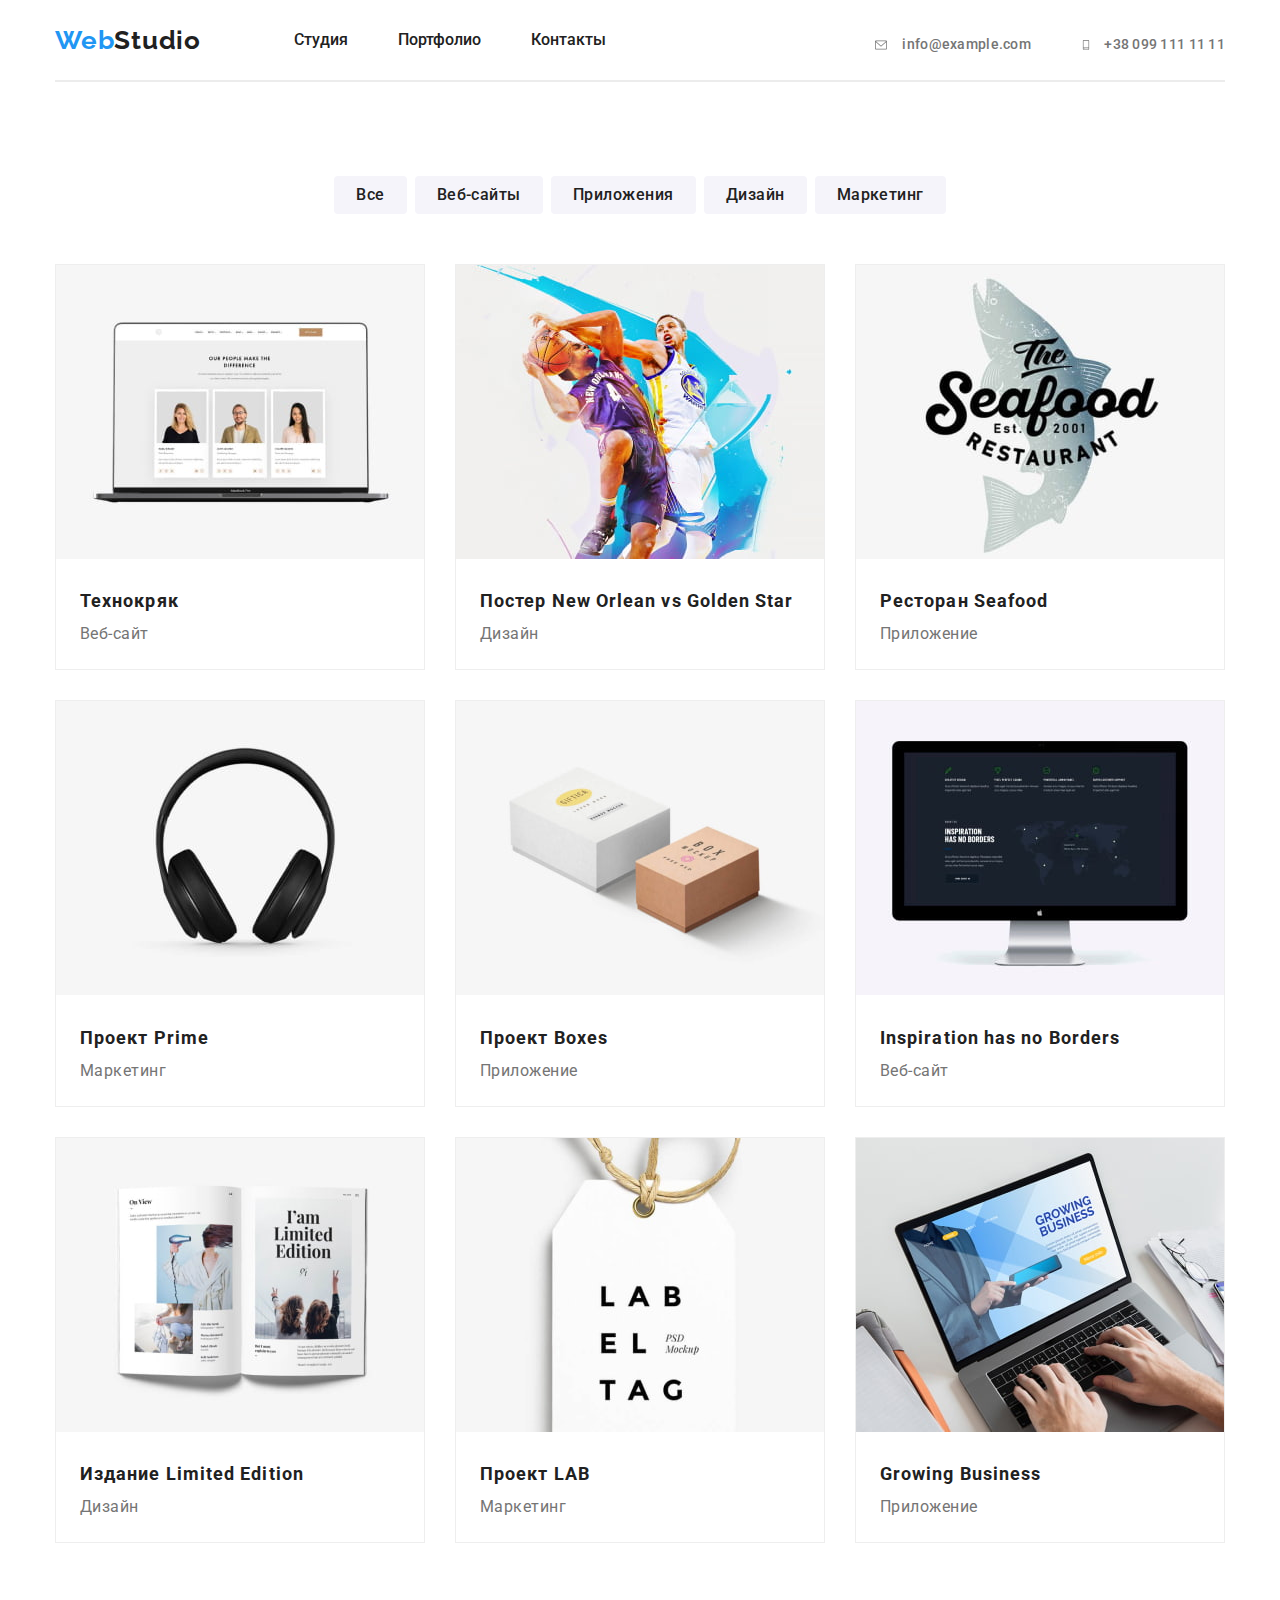
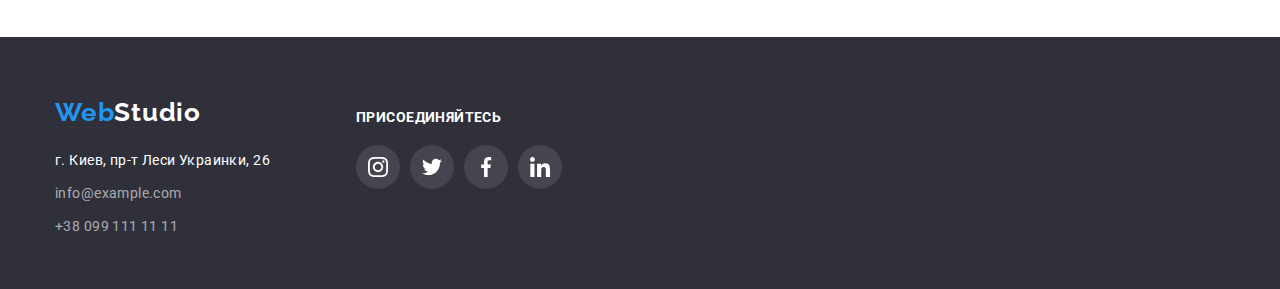
==== portfolio.html @ 97e4f256 "Добавлены иконки для форм" ====
<!DOCTYPE html>
<html lang="ru">
<head>
    <meta charset="UTF-8">
    <meta name="viewport" content="width=device-width, initial-scale=1.0">
    <title>WebStudio</title>
    <link href="https://fonts.googleapis.com/css2?family=Raleway:wght@600&display=swap" rel="stylesheet">
    <link href="https://fonts.googleapis.com/css2?family=Roboto:wght@400;700&display=swap" rel="stylesheet">
    <link rel="stylesheet" href="./css/styles.css">
    <link rel="stylesheet" href="./css/normalize.css">
</head>
<body>
    <!-- site header -->
    <div class="container">    
        <header class="flexbox">
            <nav class="nav flexbox">
                <a href="/" class="logo link">
                    <span class="logo-web">Web</span>Studio
                </a>
        
                <ul class="list"> 
                    <li class="item"> <a href="./index.html" class="link-nav link">Студия</a></li>
                    <li class="item"> <a href="./portfolio.html" class="link-nav link">Портфолио</a></li>
                    <li class="item"> <a href="" class="link-nav link">Контакты</a></li>
                </ul>
            </nav>
            <ul class="list mail-tel">
                <li class="item">
                    <a href="mailto:info@example.com" class="email link header">
                        <svg class="header-icon email" width="16px" height="12px">
                            <use href="./icons/symbol-defs.svg#icon-envelope"></use>
                        </svg>
                        info@example.com</a>
                </li>
                <li class="item">
                    <a href="tel:+380991111111" class="link header">
                        <svg class="header-icon" width="10px" height="16px">
                            <use href="./icons/symbol-defs.svg#icon-smartphone"></use>
                        </svg>
                        +38 099 111 11 11</a>
                </li>
            </ul>
        </header>
        <hr>
    </div>
<main>
    <!-- filter -->
    <section class="filter">
        <div class="container">
            <!-- <h1 class="title-portfolio">Портфолио</h1> -->
            <ul class="list filter">
                <li class="portfolio-filter"><a href="">Все</a></li>
                <li class="portfolio-filter"><a href="">Веб-сайты</a></li>
                <li class="portfolio-filter"><a href="">Приложения</a></li>
                <li class="portfolio-filter"><a href="">Дизайн</a></li>
                <li class="portfolio-filter"><a href="">Маркетинг</a></li>
            </ul>
        </div>
    </section>
    <!-- portfolio -->
    <section class="portfolio">
        <div class="container">
            <ul class="list portfolio">
                <li class="portfolio-list">
                    <div class="foto-thumb">
                        <img class="portfolio-foto" src="./images/tehnokriak.jpg" alt="Ноутбук" width="370" height="294">
                        <div class="text-pf">
                            <p class="text-portfolio">Технокряк это современная площадка распространения коронавируса. Компании используют эту платформу для цифрового шпионажа и атак на защищённые сервера конкурентов.</p>
                        </div>
                    </div>                    
                    <div class="p-txt">
                        <h2 class="portfolio-name">Технокряк</h2>
                        <p class="portfolio-text">Веб-сайт</p> 
                    </div>           
                </li>
                <li class="portfolio-list">
                    <div class="foto-thumb">
                         <img class="portfolio-foto" src="./images/poster.jpg" alt="Баскетбол" width="370" height="294">
                         <div class="text-pf">
                             <p class="text-portfolio">Технокряк это современная площадка распространения коронавируса. Компании используют эту платформу для цифрового шпионажа и атак на защищённые сервера конкурентов.</p>
                         </div>
                    </div>
                    <div class="p-txt">
                        <h2 class="portfolio-name">Постер New Orlean vs Golden Star</h2>
                        <p class="portfolio-text">Дизайн</p> 
                    </div>                                                  
                </li>
                <li class="portfolio-list">
                    <div class="foto-thumb">
                        <img class="portfolio-foto" src="./images/seafood.jpg" alt="Логотип ресторана" width="370" height="294">
                        <div class="text-pf">
                            <p class="text-portfolio">Технокряк это современная площадка распространения коронавируса. Компании используют эту платформу для цифрового шпионажа и атак на защищённые сервера конкурентов.</p>
                        </div>
                    </div>                    
                    <div class="p-txt">
                        <h2 class="portfolio-name">Ресторан Seafood</h2>
                        <p class="portfolio-text">Приложение</p>
                    </div>                    
                </li>
                <li class="portfolio-list">
                    <div class="foto-thumb">
                        <img class="portfolio-foto" src="./images/prime.jpg" alt="Наушники" width="370" height="294">
                        <div class="text-pf">
                            <p class="text-portfolio">Технокряк это современная площадка распространения коронавируса. Компании используют эту платформу для цифрового шпионажа и атак на защищённые сервера конкурентов.</p>
                        </div>
                    </div>                    
                    <div class="p-txt">
                        <h2 class="portfolio-name">Проект Prime</h2>
                        <p class="portfolio-text">Маркетинг</p>
                    </div>         
                </li>
                <li class="portfolio-list">
                    <div class="foto-thumb">
                        <img class="portfolio-foto" src="./images/boxes.jpg" alt="Коробки" width="370" height="294">
                        <div class="text-pf">
                            <p class="text-portfolio">Технокряк это современная площадка распространения коронавируса. Компании используют эту платформу для цифрового шпионажа и атак на защищённые сервера конкурентов.</p>
                        </div>
                    </div>                    
                    <div class="p-txt">
                        <h2 class="portfolio-name">Проект Boxes</h2>
                        <p class="portfolio-text">Приложение</p>  
                    </div>                                  
                </li>
                <li class="portfolio-list">
                    <div class="foto-thumb">
                        <img class="portfolio-foto" src="./images/inspiration.jpg" alt="Монитор" width="370" height="294">
                        <div class="text-pf">
                            <p class="text-portfolio">Технокряк это современная площадка распространения коронавируса. Компании используют эту платформу для цифрового шпионажа и атак на защищённые сервера конкурентов.</p>
                        </div>
                    </div>                    
                    <div class="p-txt">
                        <h2 class="portfolio-name">Inspiration has no Borders</h2>
                        <p class="portfolio-text">Веб-сайт</p>
                    </div>                                    
                </li>
                <li class="portfolio-list">
                    <div class="foto-thumb">
                        <img class="portfolio-foto" src="./images/limited-edition.jpg" alt="Журнал" width="370" height="294">
                        <div class="text-pf">
                            <p class="text-portfolio">Технокряк это современная площадка распространения коронавируса. Компании используют эту платформу для цифрового шпионажа и атак на защищённые сервера конкурентов.</p>
                        </div>
                    </div>                    
                    <div class="p-txt">
                        <h2 class="portfolio-name">Издание Limited Edition</h2>
                        <p class="portfolio-text">Дизайн</p> 
                    </div>                                   
                </li>
                <li class="portfolio-list">
                    <div class="foto-thumb">
                        <img class="portfolio-foto" src="./images/lab.jpg" alt="Лейба" width="370" height="294">
                        <div class="text-pf">
                            <p class="text-portfolio">Технокряк это современная площадка распространения коронавируса. Компании используют эту платформу для цифрового шпионажа и атак на защищённые сервера конкурентов.</p>
                        </div>
                    </div>                    
                    <div class="p-txt">
                        <h2 class="portfolio-name">Проект LAB</h2>
                        <p class="portfolio-text">Маркетинг</p> 
                    </div>                       
                </li>
                <li class="portfolio-list">
                    <div class="foto-thumb">
                        <img class="portfolio-foto" src="./images/growing-business.jpg" alt="" width="370" height="294">
                        <div class="text-pf">
                            <p class="text-portfolio">Технокряк это современная площадка распространения коронавируса. Компании используют эту платформу для цифрового шпионажа и атак на защищённые сервера конкурентов.</p>
                        </div>
                    </div>
                    <div class="p-txt">
                        <h2 class="portfolio-name">Growing Business</h2>
                        <p class="portfolio-text">Приложение</p>
                    </div>                    
                </li>            
            </ul>
        </div>
    </section>
</main>
<footer class="page-footer">
    <div class="container footer-page">
        <div class="footer-address">
            <a href="/" class="logo link footer">
                <span class="logo-web">Web</span><span class="logo-footer">Studio</span>
            </a>
            <address class="post">
                г. Киев, пр-т Леси Украинки, 26
            </address>
        
            <address class="mail-tel footer">
                <a href="mailto:info@example.com" class="email link footer">info@example.com</a><br>
                <a href="tel:+380991111111" class="link footer">+38 099 111 11 11</a>
            </address>
        </div>
    
    <div class="social-footer">
        <h3 class="social-title">присоединяйтесь</h3>
        <ul class="social-nav-footer">
            <li class="social-item">
                <a href="" class="social-link">
                    <svg class="footer-icon" width="20px" height="20px">
                        <use href="./icons/symbol-defs.svg#icon-instagram"></use>
                    </svg>
                </a>             
            </li>
            <li class="social-item">
                <a href="" class="social-link">
                    <svg class="footer-icon" width="20px" height="20px">
                        <use href="./icons/symbol-defs.svg#icon-twitter"></use>
                    </svg>
                </a>             
            </li>
            <li class="social-item">
                <a href="" class="social-link">
                    <svg class="footer-icon" width="20px" height="20px">
                        <use href="./icons/symbol-defs.svg#icon-facebook"></use>
                    </svg>
                </a>             
            </li>
            <li class="social-item">
                <a href="" class="social-link">
                    <svg class="footer-icon" width="20px" height="20px">
                        <use href="./icons/symbol-defs.svg#icon-linkedin"></use>
                    </svg>
                </a>             
            </li>
        </ul>
    </div>
</footer>
</body>
</html>
---- css/styles.css ----
html {
    box-sizing: border-box;
}

*,
*::before,
*::after {
    box-sizing: inherit;
}

:root {
    --color-black: #212121;
    --color-blue: #2196F3;
    --color-white: #ffffff;
    --color-grey: #757575;
    --color-dark-grey: #2F303A;
    --color-light-grey: rgba(255, 255, 255, 0.6);
    --color-grey-buttom: #F5F4FA;
}

body {
    margin: 0px;
    font-family: 'Roboto', sans-serif;
    font-style: normal;
    color: var(--color-black);
    font-weight: 500;
}

li {
    list-style-type: none;
}

button {
    font-weight: bold;
    font-size: 16px;
    line-height: 30px;
    text-decoration: none;
    text-align: center;
    color: var(--color-white);
    background-color: var(--color-blue);
    border-radius: 4px;
    border: none;
    box-shadow: 0px 4px 4px rgba(0, 0, 0, 0.15);
    padding: 10px 32px;
    min-width: 200px;
    height: 50px;
}

a {
    text-decoration: none;
    color: var(--color-black);
}

.container {
    width: 1200px;
    padding-right: 15px;
    padding-left: 15px;
    margin-right: auto;
    margin-left: auto;
}

.flexbox {
    display: flex;
    align-items: center;
    height: 80px;
}

hr {
    border: 1px solid #ECECEC;
    margin-top: 0;
    margin-bottom: 0;
}


.nav.flexbox {
    display: flex;
}

.logo {
    font-family: 'Raleway', sans-serif;
    margin-right: 93px;
}

.list.mail-tel {
    margin-left: auto;
}

.logo-web {
    color: var(--color-blue);
    font-style: normal;
    font-weight: bold;
    font-size: 26px;
    line-height: 31px;
    letter-spacing: 0.03em;
}

.logo.link {
    font-style: normal;
    font-weight: bold;
    font-size: 26px;
    line-height: 31px;
    letter-spacing: 0.03em;
}

.logo-footer {
    color: var(--color-white)
}

.link-nav:hover,
.link-nav:focus,
.link-nav:active {
    color: var(--color-blue);
}

.link-nav.link:hover::after,
.link-nav.link:focus::after,
.link-nav.link:active::after {
    content: "";
    position: absolute;
    width: 100%;
    height: 4px;
    background-color: #2196F3;
    border-radius: 2px;
    display: block;
    bottom: 0;    
}

.link-nav.link,
.link.header {
    position: relative;
    display: block;
    padding-top: 32px;
    padding-bottom: 32px;
    transition: color 250ms cubic-bezier(0.4, 0, 0.2, 1);    
}

.link.header {
    font-family: Roboto;
    font-style: normal;
    font-weight: 500;
    font-size: 14px;
    line-height: 16px;
    letter-spacing: 0.02em;
    color: #757575;
    transition: color 250ms cubic-bezier(0.4, 0, 0.2, 1);
}

.email.link.header:hover,
.email.link.header:focus {
    color: var(--color-blue);
    fill: var(--color-blue);
}

.header-icon {
    fill: #757575;
    vertical-align: middle;
    margin-right: 10px;
    transition: color 250ms cubic-bezier(0.4, 0, 0.2, 1);
}

.header-icon.email:hover,
.header-icon.email:focus {
    fill: var(--color-blue);
    color: var(--color-blue);
}

.email-icon:hover,
.email-icon:focus {
    fill: var(--color-blue);
}
    

.list {
    display: flex;
    padding: 0;
    margin: 0;
}

.list .item:not(:last-child) {
    margin-right: 50px;
}

.list .filter {
    align-items: center;
}

.list .portfolio {
    flex-wrap: wrap
}

.main-title {
    margin-top: 0;
    margin-bottom: 30;
    font-weight: 900;
    font-size: 44px;
    line-height: 60px;
    letter-spacing: 0.06em;
    text-transform: uppercase;
    color: var(--color-white);
}

.container.hero {
    text-align: center;
    width: 100%;
    height: 600px;
    margin-bottom: 94px;
    padding-top: 200px;
    padding-bottom: 200px;
    background-image: linear-gradient(rgba(47, 48, 58, 0.4),rgba(47, 48, 58, 0.4)), url(../images/banner.jpg);
    background-position: center;
    background-size: cover;
    background-repeat: no-repeat;
    background-color: #2F303A;
}

.list.advantages {
    display: inline-block;
    width: 270px;
    margin-bottom: 94px;
}

.list.advantages:not(:last-child) {
    margin-right: 30px;
}

.main-title-3 {
    font-weight: bold;
    font-size: 14px;
    line-height: 16px;
    letter-spacing: 0.03em;
    text-transform: uppercase;
    margin-top: 0;
    margin-block-end: 10px;
}

.list.advantages::before {
    content: "";
    width: 100%;
    height: 170px;
    background-color: #F5F4FA;
    border-radius: 4px;
    background-repeat: no-repeat;
    background-position: center;
    display: block;
    margin-bottom: 30px;
    background-size: 70px;
}

.list.advantages.antenna::before {
    background-image: url(../icons/antenna.svg);
}

.list.advantages.clock::before {
    background-image: url(../icons/clock.svg);
}

.list.advantages.diagram::before {
    background-image: url(../icons/diagram.svg);
}

.list.advantages.astronaut::before {
    background-image: url(../icons/astronaut.svg);
}


.main-text-3 {
    font-weight: normal;
    font-size: 14px;
    line-height: 24px;
    letter-spacing: 0.03em;
    color: var(--color-grey);
    margin-top: 0;
    margin-bottom: 0;
}

.services {
    margin-bottom: 94px;
}

.foto-services {
    display: block;
}

.foto-items:not(:last-child) {
    margin-right: 30px;
}

.foto-thumb {
    position: relative;
    overflow: hidden;
}

.name-foto {
    position: absolute;
    bottom: 0;
    width: 100%;
    height: 70px;
    background: rgba(47, 48, 58, 0.8);
}

.foto-name {
    font-style: normal;
    font-weight: bold;
    font-size: 14px;
    line-height: 16px;
    text-align: center;
    letter-spacing: 0.03em;
    text-transform: uppercase;
    color: var(--color-white);
    /* position: absolute; */
    margin: 0;
    padding-top: 27px;
    padding-bottom: 27px;

}

.main-title-2 {
    font-weight: bold;
    font-size: 36px;
    line-height: 42px;
    text-align: center;
    letter-spacing: 0.03em;
    margin-top: 0;
    margin-bottom: 50px;
}

.team {
    background-color: var(--color-grey-buttom);
    padding-top: 94px;
    padding-bottom: 94px;
}

.list-team {
    display: inline-block;
    border-bottom-right-radius: 4px;
    border-bottom-left-radius: 4px;
    box-shadow: 0px 1px 3px rgba(0, 0, 0, 0.12), 0px 1px 1px rgba(0, 0, 0, 0.14), 0px 2px 1px rgba(0, 0, 0, 0.2);
    /* margin-right: 30px; */
}

.list-team:not(:last-child) {
    margin-right: 30px;
}

.foto-team {
    display: block;
}

.text-name {
    font-weight: 500;
    font-size: 16px;
    line-height: 19px;
    text-align: center;
    letter-spacing: 0.03em;
    margin-top: 0;
    margin-bottom: 10px;
}

.team-text {
    height: 168px;
    padding-top: 30px;
    padding-bottom: 30px;
    background-color: var(--color-white);
    border-style: none;
    border-radius: 0px 0px 4px 4px;
}

.text-profession {
    font-weight: normal;
    font-size: 16px;
    line-height: 19px;
    text-align: center;
    letter-spacing: 0.03em;
    color: var(--color-grey);
    margin-top: 0;
    margin-bottom: 0;
}

.social-nav-team {
    display: flex;
    justify-content: center;
    padding-left: 0;
    margin-top: 16px;
}

.social-icon-team {
    display: flex;
    justify-content: center;
    align-items: center;
}

.social-icon-team:not(:last-child) {
    margin-right: 10px;
}

.social-link-team {
    display: flex;
    border-radius: 50%;
    width: 44px;
    height: 44px;
    justify-content: center;
    align-items: center;
    background: var(--color-white);
    transition: background-color 250ms cubic-bezier(0.4, 0, 0.2, 1);
}

.social-link-team:hover,
.social-link-team:focus {
    fill: var(--color-white);
    background: var(--color-blue);
}

.social-icon-team {
    fill: #AFB1B8;
}

.social-icon-team:hover,
.social-icon-team:focus {
    /* fill: var(--color-white); */
    /* background: var(--color-blue); */
}

.clients {
    padding-top: 94px;
    padding-bottom: 94px;
}

.clients-title {
    font-style: normal;
    font-weight: bold;
    font-size: 36px;
    line-height: 42px;
    text-align: center;
    letter-spacing: 0.03em;
    margin-bottom: 50px;
    margin-right: 0;
    margin-left: 0;
    margin-top: 0;
}

.logo-clients {
    width: 170px;
    height: 90px;
    border: 1px solid #AFB1B8;
    border-radius: 4px;
    display: flex;
    justify-content: center;
    align-items: center;
    fill: #AFB1B8;
    transition: border 250ms cubic-bezier(0.4, 0, 0.2, 1);
    transition: fill 250ms cubic-bezier(0.4, 0, 0.2, 1);
}

.logo-clients:hover {
    border: 1px solid #2196F3;
    fill: var(--color-blue);
}

.clients-box:not(:last-child) {
    margin-right: 30px;
}

.clients-box {
    flex-basis:calc((100% - 30px * 5) / 6)
}


.list-clients {
    margin: 0;
    display: flex;
    width: 1200px;
    padding-right: 15px;
    padding-left: 15px;
}

.post {
    font-weight: normal;
    font-size: 14px;
    line-height: 24px;
    letter-spacing: 0.03em;
    color: var(--color-white);
    font-style: normal;
    margin-top: 20px;
}

.mail-tel.footer {
    font-weight: normal;
    display: flex;
    margin-top: 9px;
    font-size: 14px;
    line-height: 24px;
    letter-spacing: 0.03em;
    color: var(--color-light-grey);
    flex-wrap: wrap;
    width: 231px;
}

.mail-tel {
    font-weight: normal;
    margin-top: 9px;
    font-size: 14px;
    line-height: 24px;
    letter-spacing: 0.03em;
    color: var(--color-light-grey);
}

.link.footer:not(:last-child) {
    margin-bottom: 9px;
}

.filter {
    margin-top: 94px;
    margin-bottom: 50px;
}

.list.filter {
    display: flex;
    justify-content: center;
}

.portfolio-filter > a{
    display: inline-block;
    padding-top: 6px;
    padding-bottom: 6px;
    padding-right: 22px;
    padding-left: 22px;
    font-weight: 500;
    font-size: 16px;
    line-height: 26px;
    text-align: center;
    letter-spacing: 0.03em;
    height: 38px;
    border-radius: 4px;
    padding: 6px 22px;
    background-color: var(--color-grey-buttom);
    transition: color 250ms cubic-bezier(0.4, 0, 0.2, 1);
}

.portfolio-filter:not(:last-child) {
    margin-right: 8px;
}

.portfolio-filter > a:hover,
.portfolio-filter > a:focus,
.portfolio-filter > a:active {
    background-color: var(--color-blue);
    color: var(--color-white);
    box-shadow: 0px 4px 4px rgba(0, 0, 0, 0.25);
}

.portfolio {
    margin-bottom: 94px;
}

.list.portfolio {
    display: flex;
    flex-wrap: wrap;
    margin-bottom: -30px;
    margin-right: -30px;
}

.title-portfolio {
    margin: 0;
    font-size: none;
}

.portfolio-list {
    display: inline-block;
    width: 370px;
    border: 1px solid #EEEEEE;
    margin-bottom: 30px;
    margin-right: 30px;
    flex-basis: calc((100% - 3 * 30px) / 3);
    transition: box-shadow 250ms cubic-bezier(0.4, 0, 0.2, 1);
}

.text-portfolio {
    margin: 0;
    font-style: normal;
    font-weight: normal;
    font-size: 18px;
    line-height: 28px;
    color: var(--color-white);    
}

.text-pf {
    padding: 63px 24px;
    position: absolute;
    top: 0;
    left: 0;
    display: flex;
    align-items: center;
    width: 100%;
    height: 100%;
    background-color: rgba(33, 150, 243, 0.9);
    transform: translateY(100%);
    transition: transform 250ms cubic-bezier(0.4, 0, 0.2, 1);
    opacity: 0;
}

.foto-thumb:hover .text-pf {
    transform: translateY(0);
  opacity: 1;
}

.portfolio-list:hover,
.portfolio-list:focus,
.portfolio-list:active {
    box-shadow: 0px 1px 1px rgba(0, 0, 0, 0.12), 0px 4px 4px rgba(0, 0, 0, 0.06), 1px 4px 6px rgba(0, 0, 0, 0.16);
}

.portfolio-list:nth-child(3n) {
    margin-right: 0;
}

.p-txt {
    padding: 20px 24px;
}

.portfolio-name {
    font-weight: bold;
    font-size: 18px;
    line-height: 36px;
    letter-spacing: 0.06em;
    margin-top: 0;
    margin-bottom: 0;
}

.portfolio-text {
    font-weight: normal;
    font-size: 16px;
    line-height: 30px;
    letter-spacing: 0.03em;
    color: var(--color-grey);
    margin-top: 0;
    margin-bottom:0px;
}

.link {
    text-decoration: none;
    color: var(--color-black);
    font-style: normal;
}

.footer-page {
    display: flex;
    /* height: 292px; */
}

.link.footer {
    color: var(--color-light-grey);
}

.footer-address {
    margin-right: 70px;
    padding-top: 60px;
}

.social-nav-footer {
    display: flex;
    justify-content: center;
    padding-left: 0;
    margin: 0;
}

.page-footer {
    background-color: var(--color-dark-grey);
    height: 252px;
    width: 100%;
    margin-right: auto;
    margin-left: auto;
}

.logo.link.footer {
    display: block;
    margin-right: 0px;
}

.social-footer {
    display: block;
    padding-top: 72px;
    padding-bottom: 100px;
}

.social-title {
    font-style: normal;
    font-weight: bold;
    font-size: 14px;
    line-height: 16px;
    letter-spacing: 0.03em;
    text-transform: uppercase;
    color: var(--color-white);
    margin-bottom: 20px;
    margin-top: 0;
}

.social-item {
    display: flex;
    justify-content: center;
    align-items: center;
}

.social-item:not(:last-child) {
    margin-right: 10px;
}

.social-link {
    display: flex;
    border-radius: 50%;
    width: 44px;
    height: 44px;
    justify-content: center;
    align-items: center;
    background: rgba(255, 255, 255, 0.1);
    transition: background-color 250ms cubic-bezier(0.4, 0, 0.2, 1);
}

.social-link:hover {
    background: var(--color-blue);
}

.footer-icon {
    fill: var(--color-white);
}

.backdrop {
    position: fixed;
    top: 0;
    left: 0;
    width: 100%;
    height: 100%;
    background: rgba(0, 0, 0, 0.2);
}

.backdrop.is-hidden {
    opacity: 0;
    pointer-events: none;
    visibility: hidden;
}

.modal {
    position: absolute;
    top: 50%;
    left: 50%;
    min-width: 528px;
    min-height: 581px;
    background: var(--color-white);
    box-shadow: 0px 1px 3px rgba(0, 0, 0, 0.12), 0px 1px 1px rgba(0, 0, 0, 0.14), 0px 2px 1px rgba(0, 0, 0, 0.2);
    border-radius: 4px;        
    transform: translate(-50%, -50%);
}

.button-close {
    position: absolute;
    display: flex;
    justify-content: center;
    align-items: center;
    top: 8px;
    right: 8px;
    height: 30px;
    min-width: 30px;    
    border-radius: 50%;
    background: var(--color-white);
    border: 1px solid rgba(0, 0, 0, 0.1);
    padding: 10px;
}

.close-icon {
    fill: var(--color-black);
    width: 11px;
    height: 11px;
}
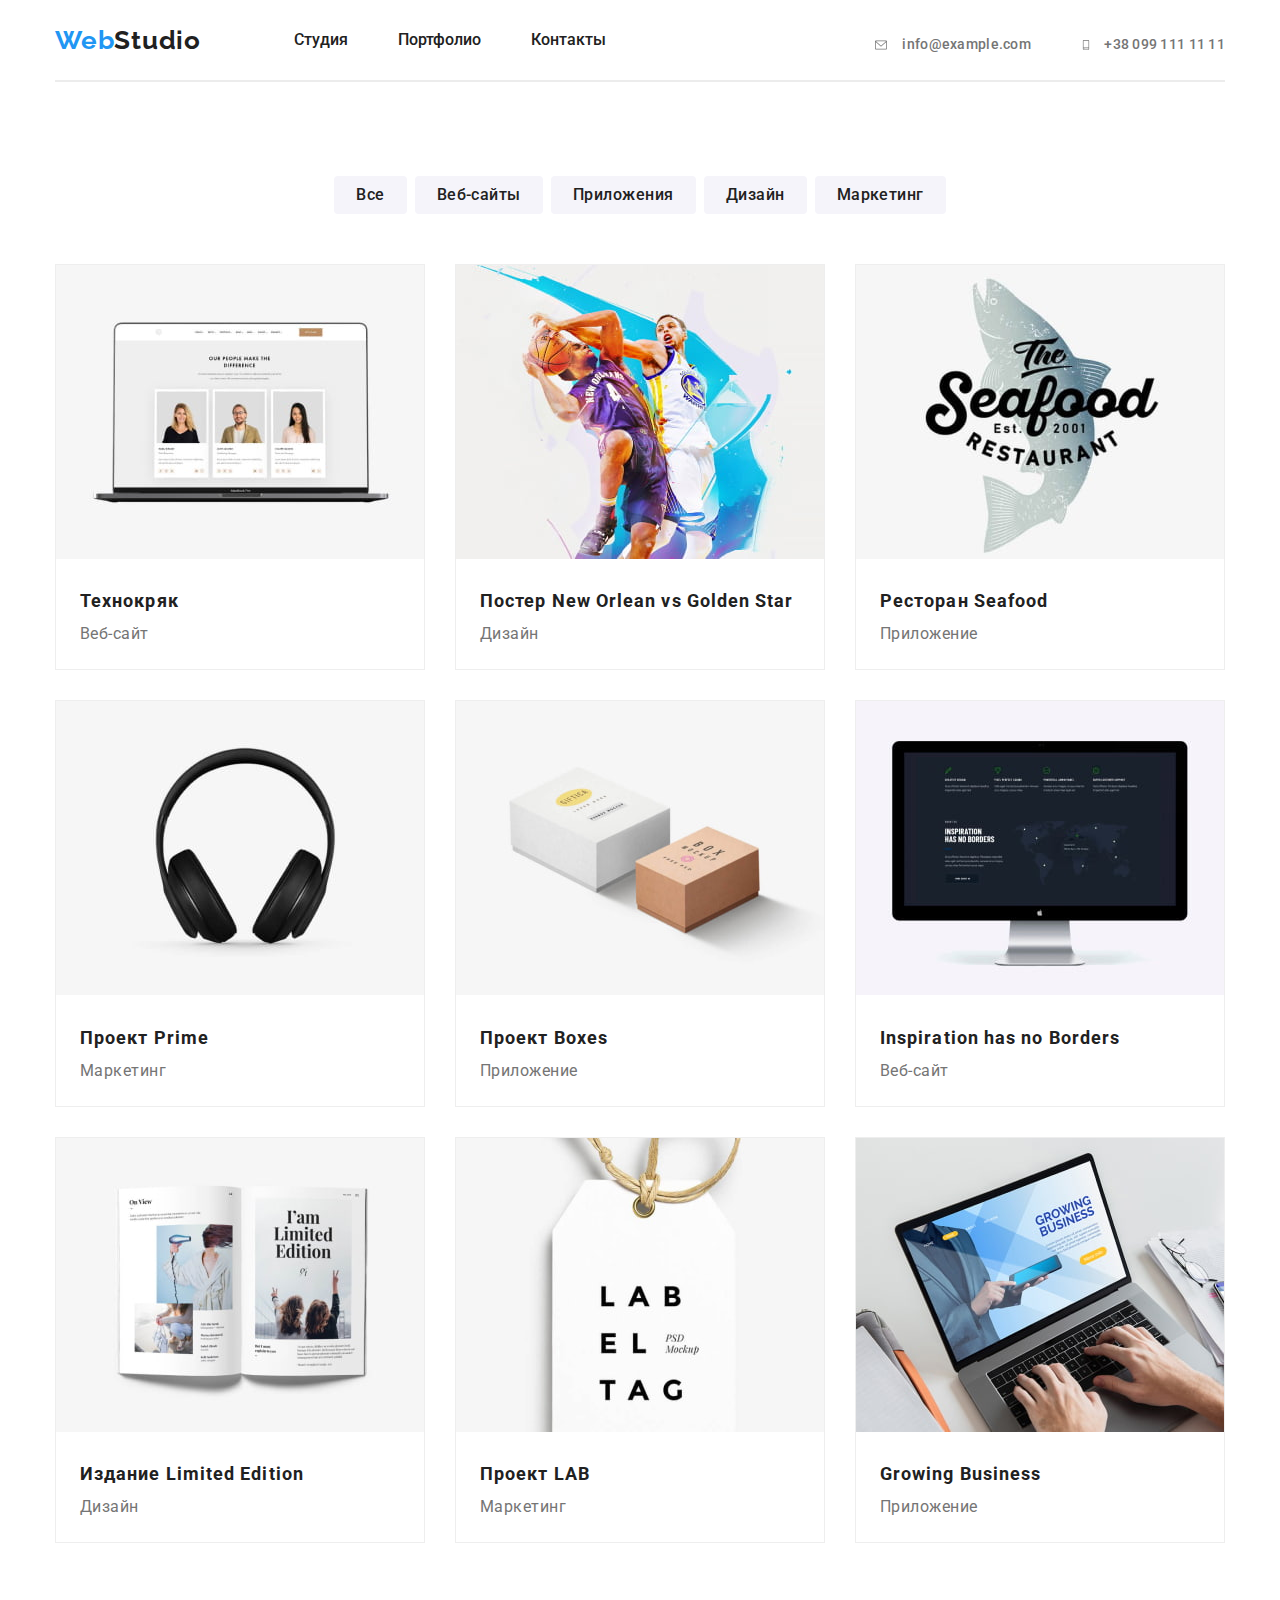
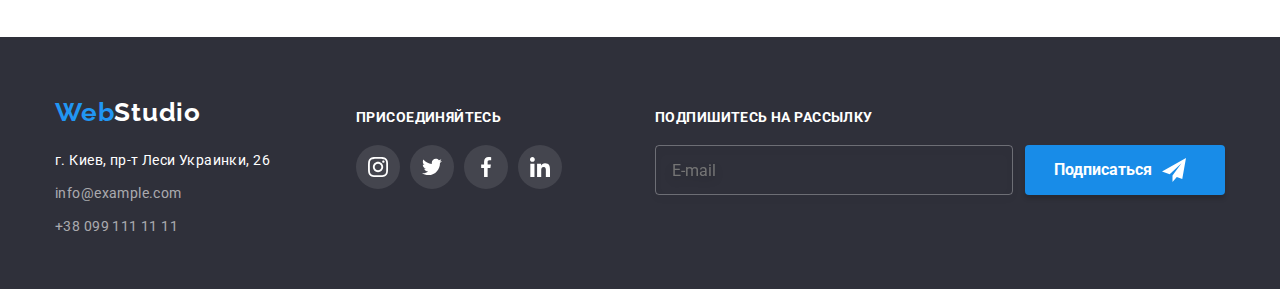
==== commit 5c1736ce: "1" ====
--- a/portfolio.html
+++ b/portfolio.html
@@ -27,7 +27,7 @@
             <ul class="list mail-tel">
                 <li class="item">
                     <a href="mailto:info@example.com" class="email link header">
-                        <svg class="header-icon email" width="16px" height="12px">
+                        <svg class="header-icon email">
                             <use href="./icons/symbol-defs.svg#icon-envelope"></use>
                         </svg>
                         info@example.com</a>
@@ -47,7 +47,7 @@
     <!-- filter -->
     <section class="filter">
         <div class="container">
-            <!-- <h1 class="title-portfolio">Портфолио</h1> -->
+            <h1 class="title-portfolio visually-hidden">Портфолио</h1>
             <ul class="list filter">
                 <li class="portfolio-filter"><a href="">Все</a></li>
                 <li class="portfolio-filter"><a href="">Веб-сайты</a></li>
@@ -222,6 +222,18 @@
             </li>
         </ul>
     </div>
+    <div class="form-email">
+        <h3 class="title-form-email">Подпишитесь на рассылку</h3>
+        <div class="email-form">
+        <input type="email" name="user-name" id="email-footer" class="form-field-email" placeholder="E-mail" />
+        <button type="submit" class="email-button">Подписаться
+            <svg class="icon-send" width="24px" height="24px">
+                <use href="./icons/symbol-defs.svg#icon-icon-send"></use>
+            </svg>
+        </button>
+        </div>
+    </div>
+</div>
 </footer>
 </body>
 </html>--- a/css/styles.css
+++ b/css/styles.css
@@ -112,9 +112,18 @@
     color: var(--color-blue);
 }
 
+/* .link:hover::after,
+.link:focus::after {
+    content: "";
+    opacity: 1;
+} */
+
 .link-nav.link:hover::after,
-.link-nav.link:focus::after,
 .link-nav.link:active::after {
+    opacity: 1;
+}
+
+.link-nav.link::after {
     content: "";
     position: absolute;
     width: 100%;
@@ -122,7 +131,8 @@
     background-color: #2196F3;
     border-radius: 2px;
     display: block;
-    bottom: 0;    
+    bottom: 0;
+    opacity: 0;  
 }
 
 .link-nav.link,
@@ -156,6 +166,11 @@
     vertical-align: middle;
     margin-right: 10px;
     transition: color 250ms cubic-bezier(0.4, 0, 0.2, 1);
+}
+
+.header-icon.email {
+    width: 16px;
+    height: 12px;
 }
 
 .header-icon.email:hover,
@@ -644,7 +659,6 @@
 
 .footer-page {
     display: flex;
-    /* height: 292px; */
 }
 
 .link.footer {
@@ -680,6 +694,7 @@
     display: block;
     padding-top: 72px;
     padding-bottom: 100px;
+    margin-right: 93px;
 }
 
 .social-title {
@@ -721,6 +736,61 @@
 
 .footer-icon {
     fill: var(--color-white);
+}
+
+.form-email {
+    display: block;
+    padding-top: 72px;
+    padding-bottom: 94px;
+    width: 570px;
+}
+
+.title-form-email {
+    font-style: normal;
+    font-weight: bold;
+    font-size: 14px;
+    line-height: 16px;
+    letter-spacing: 0.03em;
+    text-transform: uppercase;
+    color: var(--color-white);
+    margin-top: 0;
+    margin-bottom: 20px;
+}
+
+.form-field-email {
+    display: inline-block;
+    background-color: transparent;
+    width: 358px;
+    height: 50px;
+    border: 1px solid rgba(255, 255, 255, 0.3);
+    box-sizing: border-box;
+    filter: drop-shadow(0px 4px 4px rgba(0, 0, 0, 0.15));
+    border-radius: 4px;
+    padding-left: 16px;
+    margin-right: 12px;
+    color: var(--color-light-grey);
+}
+
+.email-form {
+    display: flex;
+}
+
+.email-button {
+    display: flex;
+    align-items: center;
+    margin: 0;
+    padding-right: 28px;
+    padding-left: 29px;
+    font-style: normal;
+    font-weight: bold;
+    font-size: 16px;
+    line-height: 30px;
+    width: 200px;
+    height: 50px;
+    background: #188CE8;
+    color: var(--color-white);
+    box-shadow: 0px 4px 4px rgba(0, 0, 0, 0.15);
+    border-radius: 4px;
 }
 
 .backdrop {
@@ -750,6 +820,170 @@
     transform: translate(-50%, -50%);
 }
 
+.form-title {
+    font-style: normal;
+    font-weight: bold;
+    font-size: 20px;
+    line-height: 23px;
+    text-align: center;
+    letter-spacing: 0.03em;
+    padding-top: 40px;
+    padding-left: 40px;
+    padding-right: 40px;
+    margin-top: 0;
+    margin-right: 0;
+    margin-left: 0;
+    margin-bottom: 12px;
+}
+
+.form-field {
+    position: relative;
+    margin-bottom: 10px;
+}
+
+.form-field-input {
+    position: relative;
+    display: block;
+    width: 100%;
+    height: 40px;
+    border: 1px solid rgba(33, 33, 33, 0.2);
+    border-radius: 4px;
+    padding-left: 42px;
+    margin-top: 4px;
+}
+
+.icon-send {
+    margin-left: 10px;
+    position: relative;
+}
+
+.form-icon {
+    /* position: absolute;
+    display: inline-block;
+    top: 50%;
+    left: 22px;
+    fill: #212121; */
+    position: absolute;
+    top: 50%;
+    transition: fill 250ms cubic-bezier(0.4, 0, 0.2, 1);    
+    transform: translateY(40%);
+    display: inline-block;
+    left: 22px;
+    fill: var(--color-black);
+}
+
+.form-field-input:focus ~ .form-icon {
+    fill: var(--color-blue);
+}
+
+.form-field-input:focus {
+    outline-style: var(--color-blue);
+    border-color: var(--color-blue);
+}
+
+.form-label {
+    font-style: normal;
+    font-weight: normal;
+    font-size: 12px;
+    line-height: 14px;   
+    letter-spacing: 0.01em;
+    color: var(--color-grey);
+    /* padding-bottom: 4px; */
+}
+
+textarea.form-field-input {
+    height: 120px;
+    margin-bottom: 20px;
+    resize: none;
+}
+
+.form-contact {
+    padding-right: 40px;
+    padding-left: 40px;
+    width: 100%;
+    margin-bottom: 30px;
+}
+
+.text-comments {
+    padding: 12px 16px;
+}
+
+.text-chexbox {
+    font-style: normal;
+    font-weight: normal;
+    font-size: 14px;
+    line-height: 24px;
+    letter-spacing: 0.03em;
+    color: var(--color-grey);
+}
+
+/* .checkbox-icon {
+    width: 12px;
+    height: 11px;
+    margin-right: 7px;
+    margin-left: 14px;
+    border: 2px solid var(--primary-text-color);
+    border-radius: 4px;
+} */
+
+.text-chexbox-link {
+    font-style: normal;
+    font-weight: normal;
+    font-size: 14px;
+    line-height: 24px;
+    letter-spacing: 0.03em;
+    color: var(--color-blue);
+    text-decoration: underline;
+}
+
+.button-submit {
+    display: block;
+    position: absolute;
+    top: 491px;
+    left: calc((100% - 200px) / 2);
+    width: 200px;
+    height: 50px;
+    font-family: Roboto;
+    font-style: normal;
+    font-weight: bold;
+    font-size: 16px;
+    line-height: 30px;
+    /* margin-top: 30px; */
+}
+
+.visually-hidden {
+	position: absolute !important;
+	clip: rect(1px 1px 1px 1px); /* IE6, IE7 */
+	clip: rect(1px, 1px, 1px, 1px);
+	padding:0 !important;
+	border:0 !important;
+	height: 1px !important; 
+	width: 1px !important; 
+	overflow: hidden;
+}
+
+/* .checkbox-label {
+    margin-bottom: 30px;
+    display: inline-block;
+} */
+
+.checkbox-label span::before {
+    content: "";
+    display: inline-block;
+    width: 16px;
+    height: 15px;
+    background: var(--color-blue);
+    border-radius: 2px;
+    margin-right: 7px;
+}
+
+.checkbox:checked ~ span::before {
+    background-image: url(../icons/galka.svg);
+    background-repeat: no-repeat;
+    background-position: 50%;
+    transition: background-image 250ms cubic-bezier(0.4, 0, 0.2, 1);
+}
+
 .button-close {
     position: absolute;
     display: flex;
@@ -763,6 +997,7 @@
     background: var(--color-white);
     border: 1px solid rgba(0, 0, 0, 0.1);
     padding: 10px;
+    box-shadow: none;
 }
 
 .close-icon {
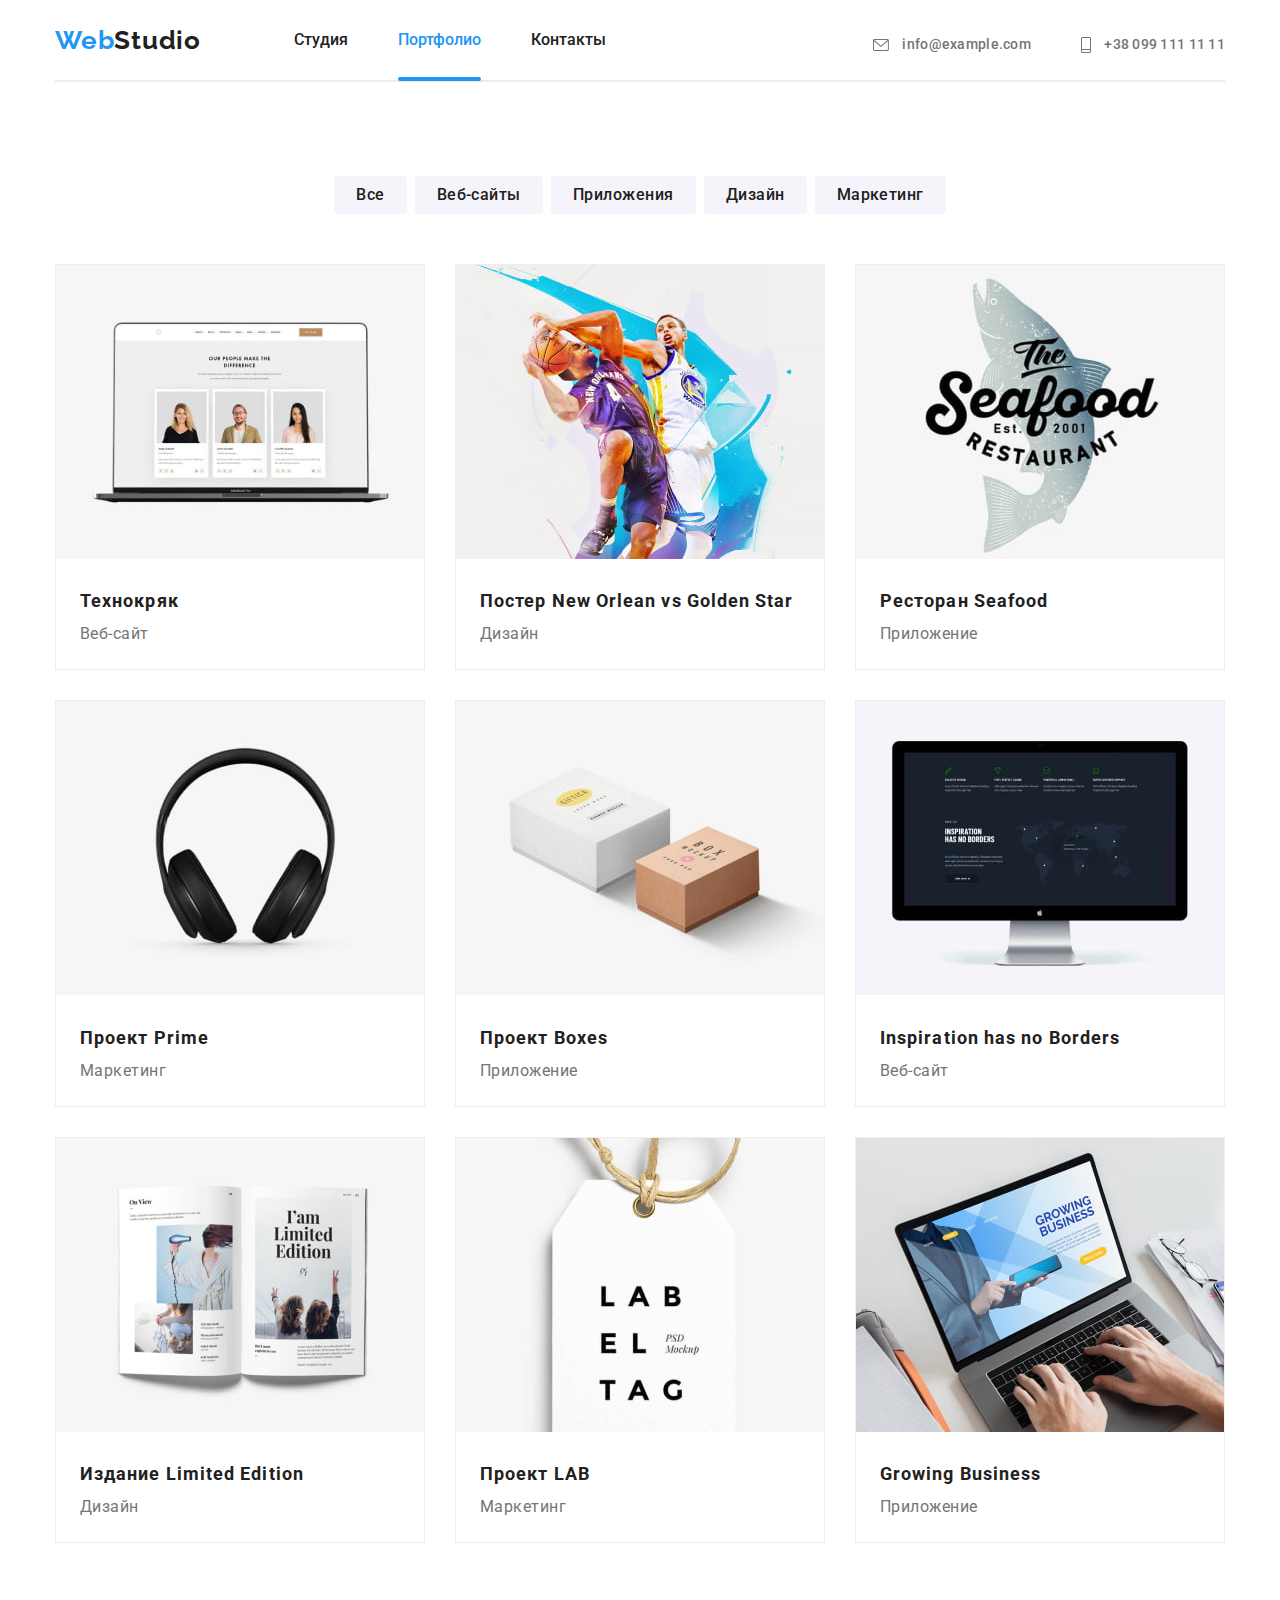
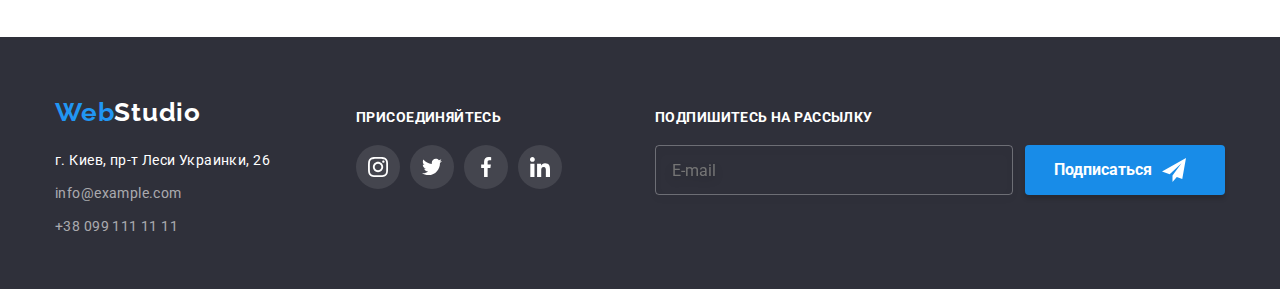
==== commit c70fba81: "Добавляет стили в навигации при активных страницах" ====
--- a/portfolio.html
+++ b/portfolio.html
@@ -20,7 +20,7 @@
         
                 <ul class="list"> 
                     <li class="item"> <a href="./index.html" class="link-nav link">Студия</a></li>
-                    <li class="item"> <a href="./portfolio.html" class="link-nav link">Портфолио</a></li>
+                    <li class="item"> <a href="" class="link-nav link link-current">Портфолио</a></li>
                     <li class="item"> <a href="" class="link-nav link">Контакты</a></li>
                 </ul>
             </nav>
--- a/css/styles.css
+++ b/css/styles.css
@@ -112,27 +112,44 @@
     color: var(--color-blue);
 }
 
-/* .link:hover::after,
-.link:focus::after {
+.link-nav:hover::after,
+.link-nav:focus::after,
+.link-nav:active::after {
+    opacity: 1;
+}
+
+.link-current.link.link-nav::after {
+    opacity: 1;
+    color: var(--color-blue);
+    text-decoration: none;
+    display: inline-block;
+}
+
+.link-current.link.link-nav {
+    color: var(--color-blue);
+    text-decoration: none;
+    display: inline-block;
+}
+/* .link-nav.link::after:hover,
+.link-nav.link::after:active,
+.link-nav.link::after:focus, {
     content: "";
     opacity: 1;
+    color: var(--color-blue);
 } */
 
-.link-nav.link:hover::after,
-.link-nav.link:active::after {
-    opacity: 1;
-}
-
-.link-nav.link::after {
+.link-nav::after {
     content: "";
     position: absolute;
+    left: 0;
+    bottom: 0;
+    opacity: 0;
+    display: block;
     width: 100%;
     height: 4px;
-    background-color: #2196F3;
+    background-color: var(--color-blue);
     border-radius: 2px;
-    display: block;
-    bottom: 0;
-    opacity: 0;  
+    transition: 250ms cubic-bezier(0.4, 0, 0.2, 1); 
 }
 
 .link-nav.link,
@@ -155,14 +172,14 @@
     transition: color 250ms cubic-bezier(0.4, 0, 0.2, 1);
 }
 
-.email.link.header:hover,
-.email.link.header:focus {
+.link.header:hover,
+.link.header:focus {
     color: var(--color-blue);
     fill: var(--color-blue);
 }
 
 .header-icon {
-    fill: #757575;
+    fill: currentColor;
     vertical-align: middle;
     margin-right: 10px;
     transition: color 250ms cubic-bezier(0.4, 0, 0.2, 1);
@@ -173,17 +190,10 @@
     height: 12px;
 }
 
-.header-icon.email:hover,
-.header-icon.email:focus {
+.header-icon:hover,
+.header-icon:focus {
     fill: var(--color-blue);
-    color: var(--color-blue);
-}
-
-.email-icon:hover,
-.email-icon:focus {
-    fill: var(--color-blue);
-}
-    
+}  
 
 .list {
     display: flex;
@@ -415,24 +425,23 @@
     height: 44px;
     justify-content: center;
     align-items: center;
-    background: var(--color-white);
+    /* background: var(--color-white); */
     transition: background-color 250ms cubic-bezier(0.4, 0, 0.2, 1);
+}
+
+.social-link-team:hover .social-icon-team,
+.social-link-team:focus .social-icon-team {
+    fill: var(--color-white);
+    /* background: var(--color-blue); */
 }
 
 .social-link-team:hover,
 .social-link-team:focus {
-    fill: var(--color-white);
     background: var(--color-blue);
 }
 
 .social-icon-team {
     fill: #AFB1B8;
-}
-
-.social-icon-team:hover,
-.social-icon-team:focus {
-    /* fill: var(--color-white); */
-    /* background: var(--color-blue); */
 }
 
 .clients {
@@ -908,6 +917,27 @@
     padding: 12px 16px;
 }
 
+.box-chexbox {
+    display: inline-block;
+    width: 16px;
+    height: 15px;
+    margin-right: 7px;
+    margin-left: 14px;
+    border: 2px solid var(--color-black);
+    border-radius: 4px;
+    margin: 0 8px 0 0;
+}
+
+.checkbox:checked + .box-chexbox {
+    border-color: var(--color-blue);
+    background-color: var(--color-blue);
+    background-image: url(../icons/galka.svg);
+    background-origin: border-box;
+    background-repeat: no-repeat;
+    background-position: 50%;
+    transition: background-image 250ms cubic-bezier(0.4, 0, 0.2, 1);
+}
+
 .text-chexbox {
     font-style: normal;
     font-weight: normal;
@@ -948,7 +978,7 @@
     font-weight: bold;
     font-size: 16px;
     line-height: 30px;
-    /* margin-top: 30px; */
+    margin-top: 20px;
 }
 
 .visually-hidden {
@@ -962,12 +992,12 @@
 	overflow: hidden;
 }
 
-/* .checkbox-label {
+.checkbox-label {
     margin-bottom: 30px;
     display: inline-block;
-} */
-
-.checkbox-label span::before {
+}
+
+/* .checkbox-label span::before {
     content: "";
     display: inline-block;
     width: 16px;
@@ -975,14 +1005,14 @@
     background: var(--color-blue);
     border-radius: 2px;
     margin-right: 7px;
-}
-
-.checkbox:checked ~ span::before {
+} */
+
+/* .checkbox:checked ~ span::before {
     background-image: url(../icons/galka.svg);
     background-repeat: no-repeat;
     background-position: 50%;
     transition: background-image 250ms cubic-bezier(0.4, 0, 0.2, 1);
-}
+} */
 
 .button-close {
     position: absolute;
